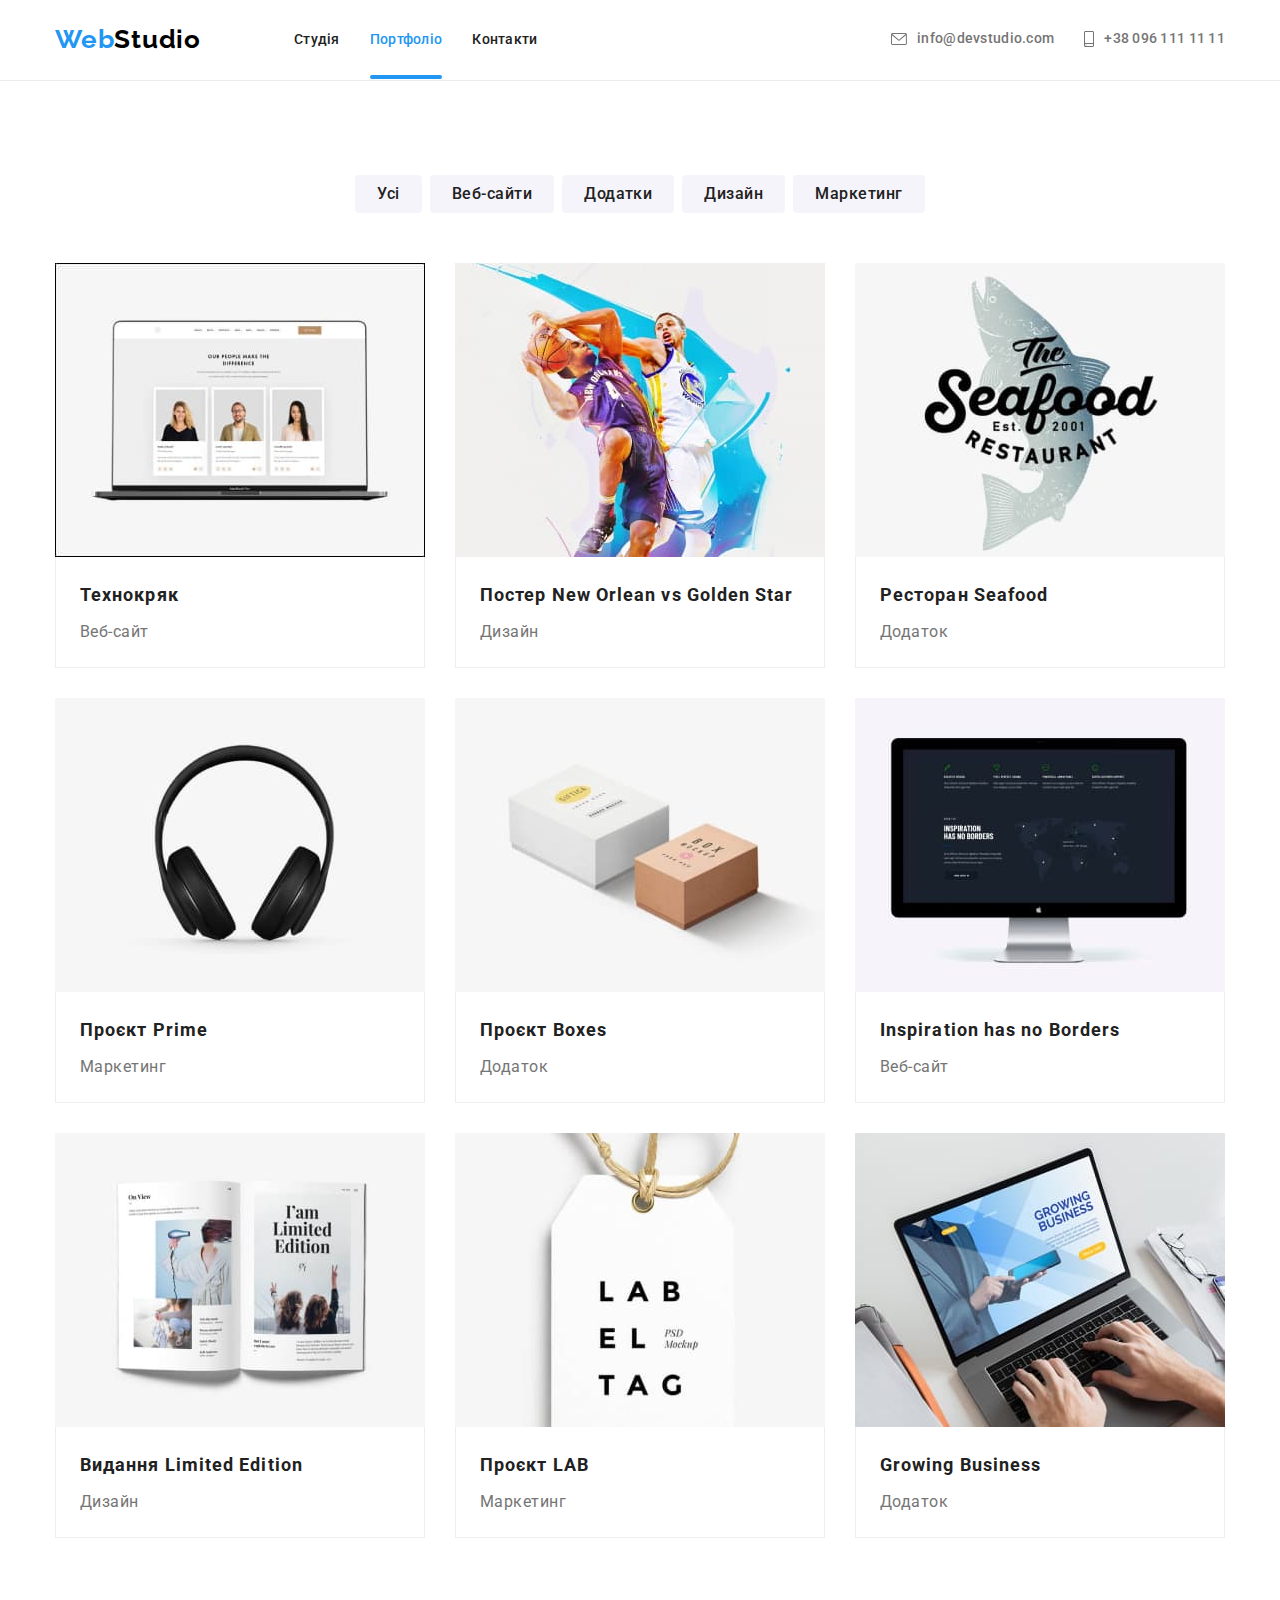
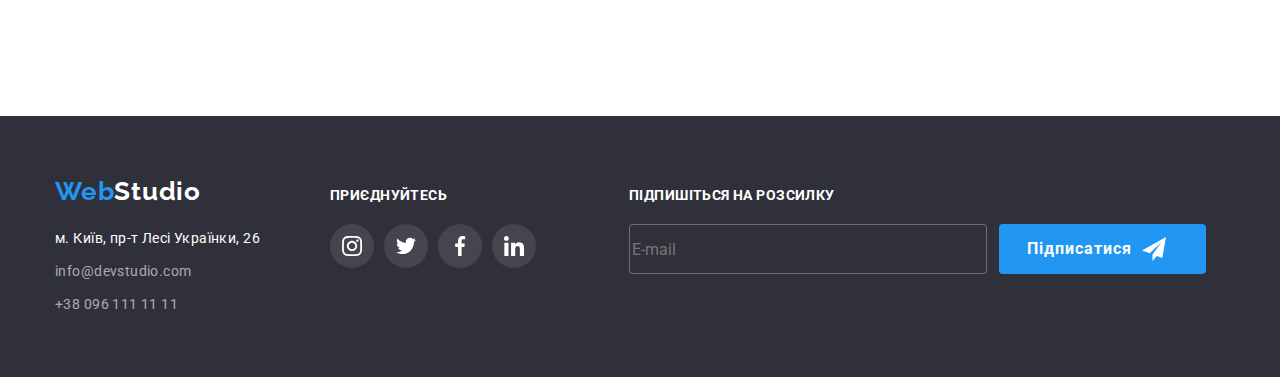
==== portfolio.html @ 84284009 "update" ====
<!DOCTYPE html>
<html lang="uk">

<head>
    <meta charset="UTF-8">
    <meta http-equiv="X-UA-Compatible" content="IE=edge">
    <meta name="viewport" content="width=device-width, initial-scale=1.0">
    <title>Портфоліо</title>
    <link rel="preconnect" href="https://fonts.googleapis.com">
    <link rel="preconnect" href="https://fonts.gstatic.com" crossorigin>
    <link
        href="https://fonts.googleapis.com/css2?family=Raleway:wght@700&family=Roboto:wght@400;500;700;900&display=swap"
        rel="stylesheet">
    <link rel="stylesheet"
        href="https://cdnjs.cloudflare.com/ajax/libs/modern-normalize/1.1.0/modern-normalize.min.css">
    <link rel="stylesheet" href="./css/styles.css">
</head>

<body class="site-body">
    <header class="header header-body">
        <div class="container wrapper">
            <nav class="header-container">
                <a href="" class="header-logo link"><span class="span-logo">Web</span>Studio</a>
                <ul class="header-list list">
                    <li class="header-item"><a class="header-link link" href="./index.html">Студія</a></li>
                    <li class="header-item"><a class="header-link current link" href="./portfolio.html">Портфоліо</a>
                    </li>
                    <li class="header-item"><a class="header-link link" href="">Контакти</a></li>
                </ul>
            </nav>
            <ul class="header-list-item list">
                <li class="header-item"><a class="header-mail  link" href="mailto:info@devstudio.com">
                        <svg class="header-mail-item" width="16" height="12">
                            <use href="./images/symbol-defs.svg#icon-envelope"></use>
                        </svg>info@devstudio.com</a>
                </li>
                <li class="header-item"><a class="header-tel link" href="tel:+380961111111">
                        <svg class="header-tel-item" width="10" height="16">
                            <use href="./images/symbol-defs.svg#icon-smartphone"></use>
                        </svg>+38 096 111 11 11</a></li>
            </ul>
        </div>
    </header>
    <main class="main">
        <section class="main-container-list">
            <div class="container">
                <ul class="list main-container-btn">
                    <li class="container-main"><button class="main-btn link" type="button">Усі</button></li>
                    <li class="container-main"><button class="main-btn link" type="button">Веб-сайти</button></li>
                    <li class="container-main"><button class="main-btn link" type="button">Додатки</button></li>
                    <li class="container-main"><button class="main-btn link" type="button">Дизайн</button></li>
                    <li class="container-main"><button class="main-btn link" type="button">Маркетинг</button></li>
                </ul>
                <ul class="list container-list">
                    <li class="main-list"><a class="link container-card " href="./images/img-11.jpg">
                            <div class="box"><img class="img" src="./images/img-11.jpg" alt="Веб-сайт" width="370"
                                    height="294">
                                <p class="box-text">Ресурс пропонує комплексні пропозиції з різним рівнем функціоналу та
                                    сервісів. Все цедозволить відвідувачу отримати
                                    вичерпні відомості про компанію чи приватну особу.</p>
                            </div>
                            <div class="main-img">
                                <h3 class="main-title link">Технокряк</h3>
                                <p class="main-text link">Веб-сайт</p>
                            </div>
                        </a>
                    </li>
                    <li class="main-list"><a class="link container-card" href="./images/img-12.jpg">
                            <div class="box"><img class="img" src="./images/img-12.jpg" alt="Логотип" width="370"
                                    height="294">
                                <p class="box-text">Ресурс пропонує комплексні пропозиції з різним рівнем функціоналу та
                                    сервісів. Все цедозволить відвідувачу отримати
                                    вичерпні відомості про компанію чи приватну особу.</p>
                            </div>
                            <div class="main-img">
                                <h3 class="main-title link">Постер New Orlean vs Golden Star</h3>
                                <p class="main-text link">Дизайн</p>
                            </div>
                        </a>
                    </li>
                    <li class="main-list"><a class="link container-card" href="./images/img-13.jpg">
                            <div class="box"><img class="img" src="./images/img-13.jpg" alt="Ресторан" width="370"
                                    height="294">
                                <p class="box-text">Ресурс пропонує комплексні пропозиції з різним рівнем функціоналу та
                                    сервісів. Все цедозволить відвідувачу отримати
                                    вичерпні відомості про компанію чи приватну особу.</p>
                            </div>
                            <div class="main-img">
                                <h3 class="main-title link">Ресторан Seafood</h3>
                                <p class="main-text link">Додаток</p>
                            </div>
                        </a>
                    </li>
                    <li class="main-list"><a class="link container-card" href="./images/img-14.jpg">
                            <div class="box"><img class="img" src="./images/img-14.jpg" alt="Навушники" width="370"
                                    height="294">
                                <p class="box-text">Ресурс пропонує комплексні пропозиції з різним рівнем функціоналу та
                                    сервісів. Все цедозволить відвідувачу отримати
                                    вичерпні відомості про компанію чи приватну особу.</p>
                            </div>
                            <div class="main-img">
                                <h3 class="main-title link">Проєкт Prime</h3>
                                <p class="main-text link">Маркетинг</p>
                            </div>
                        </a>
                    </li>
                    <li class="main-list"><a class="link container-card" href="./images/img-15.jpg">
                            <div class="box"><img class="img" src="./images/img-15.jpg" alt="Коробки" width="370"
                                    height="294">
                                <p class="box-text">Ресурс пропонує комплексні пропозиції з різним рівнем функціоналу та
                                    сервісів. Все цедозволить відвідувачу отримати
                                    вичерпні відомості про компанію чи приватну особу.</p>
                            </div>
                            <div class="main-img">
                                <h3 class="main-title link">Проєкт Boxes</h3>
                                <p class="main-text link">Додаток</p>
                            </div>
                        </a>
                    </li>
                    <li class="main-list">
                        <a class="link container-card" href="./images/img-16.jpg">
                            <div class="box"><img class="img" src="./images/img-16.jpg" alt="Екран" width="370"
                                    height="294">
                                <p class="box-text">Ресурс пропонує комплексні пропозиції з різним рівнем функціоналу та
                                    сервісів. Все цедозволить відвідувачу отримати
                                    вичерпні відомості про компанію чи приватну особу.</p>
                            </div>
                            <div class="main-img">
                                <h3 class="main-title link">Inspiration has no Borders</h3>
                                <p class="main-text link">Веб-сайт</p>
                            </div>
                        </a>
                    </li>
                    <li class="main-list"><a class="link container-card" href="./images/img-17.jpg">
                            <div class="box"><img class="img" src="./images/img-17.jpg" alt="Книга" width="370"
                                    height="294">
                                <p class="box-text">Ресурс пропонує комплексні пропозиції з різним рівнем функціоналу та
                                    сервісів. Все цедозволить відвідувачу отримати
                                    вичерпні відомості про компанію чи приватну особу.</p>
                            </div>
                            <div class="main-img">
                                <h3 class="main-title link">Видання Limited Edition</h3>
                                <p class="main-text link">Дизайн</p>
                            </div>
                        </a>
                    </li>
                    <li class="main-list"><a class="link container-card" href="./images/img-18.jpg">
                            <div class="box"><img class="img" src="./images/img-18.jpg" alt="Ярлик" width="370"
                                    height="294">
                                <p class="box-text">Ресурс пропонує комплексні пропозиції з різним рівнем функціоналу та
                                    сервісів. Все цедозволить відвідувачу отримати
                                    вичерпні відомості про компанію чи приватну особу.</p>
                            </div>
                            <div class="main-img">
                                <h3 class="main-title link">Проєкт LAB</h3>
                                <p class="main-text link">Маркетинг</p>
                            </div>
                        </a>
                    </li>
                    <li class="main-list"><a class="link container-card" href="./images/img-19.jpg">
                            <div class="box"><img class="img" src="./images/img-19.jpg" alt="Ноутбук" width="370"
                                    height="294">
                                <p class="box-text">Ресурс пропонує комплексні пропозиції з різним рівнем функціоналу та
                                    сервісів. Все цедозволить відвідувачу отримати
                                    вичерпні відомості про компанію чи приватну особу.</p>
                            </div>
                            <div class="main-img">
                                <h3 class="main-title link">Growing Business</h3>
                                <p class="main-text link">Додаток</p>
                            </div>
                        </a>
                    </li>
                </ul>
            </div>
        </section>
    </main>
    <footer class="footer">
        <div class="container adress-part">
            <div class="">
                <a class="footer-logo link" href=""><span class="footer-span-logo">Web</span>Studio</a>
                <address class="footer-address">
                    <ul class="list foter-list">
                        <li class="list-footer"><a class="footer-address-gps link"
                                href="https://goo.gl/maps/CPtrU1FHBa2aNyZL9" target="_blank"
                                rel="noopener noreferrer nofollow">м. Київ, пр-т Лесі Українки, 26</a>
                        </li>
                        <li class="list-footer"><a class="footer-mail link"
                                href="mailto:info@devstudio.com">info@devstudio.com</a>
                        </li>
                        <li><a class="footer-tel link" href="tel:+380961111111">+38 096 111 11 11</a></li>
                    </ul>
                </address>
            </div>
            <div class="social-container">
                <h2 class="soc-title">Приєднуйтесь</h2>
                <ul class="footer-soc-title list">
                    <li class="footer-social"><a href="" class="footer-social-soc link">
                            <svg width="20" height="20">
                                <use href="./images/symbol-defs.svg#icon-instagram"></use>
                            </svg>
                        </a></li>
                    <li class="footer-social"><a href="" class="footer-social-soc link">
                            <svg width="20" height="20">
                                <use href="./images/symbol-defs.svg#icon-twitter"></use>
                            </svg>
                        </a></li>
                    <li class="footer-social"><a href="" class="footer-social-soc link">
                            <svg width="20" height="20">
                                <use href="./images/symbol-defs.svg#icon-facebook"></use>
                            </svg>
                        </a></li>
                    <li class="footer-social"><a href="" class="footer-social-soc link">
                            <svg width="20" height="20">
                                <use href="./images/symbol-defs.svg#icon-linkedin"></use>
                            </svg>
                        </a></li>
                </ul>

            </div>
            <div class="mailing-list">
                <h2 class="mailing-list-title">Підпишіться на розсилку</h2>
                <div class="mailing-list-footer">
                    <label>
                        <input type="email" name="user-email" placeholder="E-mail" required class="mailing-list-mail">
                    </label>
                    <button type="submit" class="mailing-list-btn">Підписатися
                        <svg class="mailing-list-icon" width="24" height="24">
                            <use href="./images/symbol-defs.svg#icon-icon-send-1"></use>
                        </svg>
                    </button>
                </div>
            </div>
        </div>
    </footer>
</body>

</html>
---- css/styles.css ----
.site-body {
    font-family: 'Roboto', sans-serif;
        background: #FFFFFF;

}
.list {
    list-style: none;
    display: flex;
    gap: 30px;
}

.link {
    text-decoration: none;
}

.link:hover{
    color: #2196F3;
}

.link:focus{
    color: #2196F3;
}

p, h1, h2, h3, h4, h5, h6{
    margin: 0;
} 
ul, ol{
    margin: 0;
    padding-left: 0;
}
img {
    display: block;
}

.current{
    position: relative;
    bottom: 0;
}

.current::after{
    position: absolute;
    bottom: -32px;
    content: '';
    display: block;
    width: 100%;
    height: 4px;
    background-color: #2196F3;
    border-radius: 2px;
}
/*------------------------HEADER----------------*/
.header{
    background: #FFFFFF;
    padding-top: 24px;
    padding-bottom: 25px;
}

.container{
    width: 1200px;
    padding-left: 15px;
    padding-right: 15px;
    margin: 0 auto;
}

.wrapper{
    display: flex;
    justify-content: space-between;
    align-items: center;
}

.header-container{
    display: flex;
    align-items: center;
}

.content-btn{
    cursor: pointer;
    border-radius: 4px;
    background: #2196F3;
        box-shadow: 0px 4px 4px rgba(0, 0, 0, 0.15);
}

.header-logo {
    font-family: 'Raleway', sans-serif;
        font-weight: 700;
        font-size: 26px;
        line-height: 1.19;
        letter-spacing: 0.03em;
        color: #000000;
        transition-property: color;
        transition-duration: 250ms;
        transition-timing-function: cubic-bezier(0.4, 0, 0.2, 1);
}

.header-list{
    margin-left: 93px;
}

.header-list-item{
    display: flex;
}

.header-list .header-link.current{
 color: #2196F3;
}

.span-logo{
    color: #2196F3;
}

.header-link {
        font-weight: 500;
        font-size: 14px;
        line-height: 1.14;
        letter-spacing: 0.02em;
        color: #212121;
        transition-property: color;
        transition-duration: 250ms;
        transition-timing-function: cubic-bezier(0.4, 0, 0.2, 1);
}


.header-mail {
    font-weight: 500;
        font-size: 14px;
        line-height: 1.14;
        letter-spacing: 0.02em;
        color: #757575;
        display: flex;
        align-items: center;
        transition-property: color;
        transition-duration: 250ms;
        transition-timing-function: cubic-bezier(0.4, 0, 0.2, 1);
}

.header-mail-item{
    fill: currentColor;
    margin-right: 10px;
}

.header-tel-item{
    fill: currentColor;
    margin-right: 10px;
}

.header-tel {
    font-weight: 500;
        font-size: 14px;
        line-height: 1.14;
        letter-spacing: 0.02em;
        color: #757575;
        display: flex;
    align-items: center;
    transition-property: color;
    transition-duration: 250ms;
    transition-timing-function: cubic-bezier(0.4, 0, 0.2, 1);
}

.header-item{
}

.header-list-item{
    display: flex;
    align-items: center;
}
/*-------------------------MAIN-------------------*/
.content {
    background: #2F303A;
    padding-top: 200px;
    padding-bottom: 200px;
}

.overlay{
    max-width: 1600px;
    height: 600px;
    margin-left: auto;
    margin-right: auto;
    background-image: linear-gradient(rgba(47, 48, 58, 0.4), rgba(47, 48, 58, 0.4)),
    url(../images/Imgb-1.jpg);
    
    background-size: cover;
    background-position: center;
    background-repeat: no-repeat;
}

.content-title {
    font-weight: 900;
    font-size: 44px;
    line-height: 1.36;
    text-align: center;
    letter-spacing: 0.06em;
    text-transform: uppercase;
    color: #FFFFFF;
    width: 696px;
    margin-left: 452px;
    margin-right: 452px;
    margin: 0 auto;
    margin-bottom: 30px;
}

.content-btn {
    font-family: inherit;
    font-weight: 700;
        font-size: 16px;
        line-height: 1.88;
        letter-spacing: 0.06em;
        color: #FFFFFF;
        margin: 0 auto;
        display: flex;
        padding: 10px 32px;
        background: #2196F3;
        border: 4px solid #2196F3;
        transition-property: background-color, transform;
        transition-duration: 250ms;
        transition-timing-function: cubic-bezier(0.4, 0, 0.2, 1);
}

.text{
   padding-top: 94px;
   padding-bottom: 94px;
}

.subject {
    font-weight: 700;
        font-size: 24px;
        line-height: 1.19;
        align-items: center;
        text-align: center;
                position: absolute;
                width: 1px;
                height: 1px;
                margin: -1px;
                border: 0;
                padding: 0;
        
                white-space: nowrap;
                clip-path: inset(100%);
                clip: rect(0 0 0 0);
                overflow: hidden;
}

.icon-antenna::before{
    display: block;
    content: "";
    height: 120px;
    background: #F5F4FA;
        border-radius: 4px;
    background-image:url(../images/antenna-1.svg);
    background-repeat: no-repeat;
    background-position: center;
    margin-bottom: 30px;
}

.icon-clock::before{
    display: block;
    content: "";
    height: 120px;
    background: #F5F4FA;
    border-radius: 4px;
    background-image: url(../images/clock-1.svg);
    background-repeat: no-repeat;
    background-position: center;
    margin-bottom: 30px;
}

.icon-diagram::before{
    display: block;
    content: "";
    height: 120px;
    background: #F5F4FA;
    border-radius: 4px;
    background-image: url(../images/diagram-1.svg);
    background-repeat: no-repeat;
    background-position: center;
    margin-bottom: 30px;
}

.icon-astronaut::before{
    display: block;
    content: "";
    height: 120px;
    background: #F5F4FA;
    border-radius: 4px;
    background-image: url(../images/astronaut-1.svg);
    background-repeat: no-repeat;
    background-position: center;
    margin-bottom: 30px;
}

.text-caption {
    font-weight: 700;
        font-size: 14px;
        line-height: 1.14;
        letter-spacing: 0.03em;
        text-transform: uppercase;
        color: #212121;
        margin-bottom: 10px;
    }

.text-desc {
        font-size: 14px;
        line-height: 1.71;
        letter-spacing: 0.03em;
        color: #757575;
}

.list-desc{
width: 270px;
}

.main{
    padding-bottom: 94px;
}

.main-subtitle {
    font-weight: 700;
        font-size: 36px;
        line-height: 1.16;
        text-align: center;
        letter-spacing: 0.03em;
        color: #212121;
        margin-bottom: 50px;
}


.main-list-img{
    position: relative;
}

.label{
    font-weight: 700;
    font-size: 14px;
    line-height: 1.14;
    text-align: center;
    letter-spacing: 0.03em;
    text-transform: uppercase;
    color: #FFFFFF;
}

.label{
    position: absolute;
    width: 370px;
    height: 70px;
    background: rgba(47, 48, 58, 0.8);
    padding-top: 27px;
    bottom: 0;
}

.headline {
    background: #F5F4FA;
    padding-top: 94px;
    padding-bottom: 94px;
}

.headline-title {
    font-weight: 700;
        font-size: 36px;
        line-height: 1.16;
        text-align: center;
        letter-spacing: 0.03em;
        color: #212121;
        margin-bottom: 50px;
}

.headline-container{
}

.headline-img{
    background: #FFFFFF;
        box-shadow: 0px 1px 3px rgba(0, 0, 0, 0.12), 0px 1px 1px rgba(0, 0, 0, 0.14), 0px 2px 1px rgba(0, 0, 0, 0.2);
        border-radius: 0px 0px 4px 4px;
}

.headline-desc {
    font-weight: 500;
        font-size: 16px;
        line-height: 1.19;
        text-align: center;
        letter-spacing: 0.03em;
        color: #212121;
        margin-bottom: 10px;
}

.headline-text {
        line-height: 1.19;
        text-align: center;
        letter-spacing: 0.03em;
        color: #757575;
}

.desc-text{
    padding-top: 30px;
    padding-bottom: 30px;
}
.headline-soc {
    display: flex;
    justify-content: center;
    gap: 10px;
    margin-top: 16px;
}

.headline-social {
    width: 44px;
    height: 44px;
}

.social-soc {
    width: 100%;
    height: 100%;
    border-radius: 50%;
    display: flex;
    align-items: center;
    justify-content: center;
    fill: #AFB1B8;
    transition-property: fill, background-color;
    transition-duration: 250ms;
    transition-timing-function: cubic-bezier(0.4, 0, 0.2, 1);
}

.social-soc:hover,
.social-soc:focus{
    background-color: #2196F3;
    fill: #FFFFFF;
}

.company{
    padding-top: 94px;
    padding-bottom: 94px;
}

.logo-container{
    font-weight: 700;
    font-size: 36px;
    line-height: 42px;
    text-align: center;
    letter-spacing: 0.03em;
    color: #212121;
    margin-bottom: 50px;
}

.company-container{
    display: flex;
    gap: 30px;
}

.company-list{
    width: calc((100% - 150px) / 6);
    height: 92px;
}

.company-container-list{
    width: 100%;
    height: 100%;
    border: 1px solid #AFB1B8;
    border-radius: 5px;
    display: flex;
    align-items: center;
    justify-content: center;
    fill: #AFB1B8;
    transition-property: border, fill;
    transition-duration: 250ms;
    transition-timing-function: cubic-bezier(0.4, 0, 0.2, 1);
}

.company-container-list:hover,
.company-container-list:focus{
    fill:#2196F3;
    border: 1px solid #2196F3
}
/*-----------------------FOOTER-------------------------*/
.footer {
    background: #2F303A;
    padding-top: 60px;
    padding-bottom: 60px;
}

.adress-part{
    display:flex ;
    align-items: baseline
}

.footer-address {
        font-style: normal;
        margin-top: 20px;
}

.foter-list{
    display: inline;
}

.footer-logo {
    font-family: 'Raleway', sans-serif;
        font-weight: 700;
        font-size: 26px;
        line-height: 1.19;
        letter-spacing: 0.03em;
        color: #FFFFFF;
        transition-duration: 250ms;
        transition-timing-function: cubic-bezier(0.4, 0, 0.2, 1);
}

.footer-span-logo{
    color: #2196F3;
}

.list-footer:not(:last-child){
    margin-bottom: 9px;

}

.footer-address-gps {
    margin-bottom: 9px;
    font-size: 14px;
        line-height: 1.71;
        letter-spacing: 0.03em;
        color: #FFFFFF;
        transition-duration: 250ms;
        transition-timing-function: cubic-bezier(0.4, 0, 0.2, 1);
        
}

.footer-mail {
    margin-bottom: 9px;
        font-size: 14px;
        line-height: 1.71;
        letter-spacing: 0.03em;
        color: rgba(255, 255, 255, 0.6);
        transition-duration: 250ms;
        transition-timing-function: cubic-bezier(0.4, 0, 0.2, 1);
}
.footer-tel {
        font-size: 14px;
        line-height: 1.71;
        letter-spacing: 0.03em;
        color: rgba(255, 255, 255, 0.6);
        transition-duration: 250ms;
        transition-timing-function: cubic-bezier(0.4, 0, 0.2, 1);
}


.soc-title{
    font-weight: 700;
    font-size: 14px;
    line-height: 1.14;
    letter-spacing: 0.03em;
    text-transform: uppercase;
    color: #FFFFFF;
    margin-bottom: 20px;
}

.footer-social{
    width: 44px;
    height: 44px;
}

.footer-social-soc{
    width: 100%;
    height: 100%;
    border-radius: 50%;
    display: flex;
    align-items: center;
    justify-content: center;
    fill: #FFFFFF;
    background: rgba(255, 255, 255, 0.1);
    transition-property: background-color;
    transition-duration: 250ms;
    transition-timing-function: cubic-bezier(0.4, 0, 0.2, 1);
}

.footer-social-soc:hover,
.footer-social-soc:focus{
    background-color: #2196F3;
    fill: #FFFFFF;
}

.footer-soc-title{
    display: flex;
    justify-content: center;
    gap: 10px;
}

.social-container{
    margin-left: 70px;
}

.mailing-list {
    margin-left: 93px;
    display: block;
}

.mailing-list-title {
    font-weight: 700;
        font-size: 14px;
        line-height: 1.14;
        letter-spacing: 0.03em;
        text-transform: uppercase;
        color: #FFFFFF;
        margin-bottom: 20px;
}

.mailing-list-footer{
    text-align: center;
    position: relative;
    display: flex;
}

.mailing-list-mail {
        background: #2F303A;
        box-sizing: border-box;
        width: 358px;
        height: 50px;
        left: 815px;
        top: 2784px;
        border: 1px solid rgba(255, 255, 255, 0.3);
        border-radius: 4px;
        transition-property: transform, filter;
            transition-duration: 250ms;
            transition-timing-function: cubic-bezier(0.4, 0, 0.2, 1);
            margin-right: 12px;
}

.mailing-list-mail:focus{
    filter: drop-shadow(0px 4px 4px rgba(0, 0, 0, 0.15));
    border: 1px solid #2196F3;
}

.mailing-list-btn {
    display: flex;
    padding-top: 5px;
    padding-right: 28px;
    padding-bottom: 5px;
    padding-left: 28px;
        left: 1185px;
        top: 2784px;
        background: #2196F3;
        border-radius: 4px;
        border: none;
        cursor: pointer;
        font-weight: 700;
            font-size: 16px;
            line-height: 2.4;
            align-items: center;
            text-align: center;
            letter-spacing: 0.06em;
            color: #FFFFFF;
            padding-right: 40px;
            transition-property: box-shadow;
                transition-duration: 250ms;
                transition-timing-function: cubic-bezier(0.4, 0, 0.2, 1);
}

.mailing-list-btn:hover, .mailing-list-btn:focus{
    box-shadow: 0px 4px 4px rgba(0, 0, 0, 0.15);
}

.mailing-list-icon {
   /* position: absolute;*/
        fill: #FFFFFF;
        margin-left: 10px;
/*
        bottom: 50%;
        transform: translateY(50%);*/
}
/*-------------------------PORTFOLIO-------------------------*/
/*--------------------------MAIN------------------------------*/
.header-body{
    border-bottom: 1px solid #ECECEC;
}

.main-btn{
    font-family: inherit;
    font-weight: 500;
        font-size: 16px;
        line-height: 1.62;
        text-align: center;
        letter-spacing: 0.03em;
        color: #212121;
        transition-property: background-color, box-shadow, color;
        transition-duration: 250ms;
        transition-timing-function: cubic-bezier(0.4, 0, 0.2, 1);
}

/*.container-main:hover,
.container-main:focus{
    box-shadow: 0px 3px 1px rgba(0, 0, 0, 0.1), 0px 1px 2px rgba(0, 0, 0, 0.08), 0px 2px 2px rgba(0, 0, 0, 0.12);
        border-radius: 4px;
        background-color: #2196F3;
            color: #FFFFFF;
}*/

.main-btn:hover,
.main-btn:focus{
    background-color: #2196F3;
    color: #FFFFFF;
    box-shadow: 0px 3px 1px rgba(0, 0, 0, 0.1), 0px 1px 2px rgba(0, 0, 0, 0.08), 0px 2px 2px rgba(0, 0, 0, 0.12);
}

.main-title{
    font-weight: 700;
        font-size: 18px;
        line-height: 2;
        letter-spacing: 0.06em;
        color: #212121;
        margin-bottom: 4px;
        transition-duration: 250ms;
        transition-timing-function: cubic-bezier(0.4, 0, 0.2, 1);
}
.main-text{
        line-height: 1.88;
        letter-spacing: 0.03em;
        color: #757575;
        transition-duration: 250ms;
        transition-timing-function: cubic-bezier(0.4, 0, 0.2, 1);
}

.main-btn{
    cursor: pointer;
    background: #F5F4FA;
    border-radius: 4px;
    /*box-shadow: 0px 3px 1px rgba(0, 0, 0, 0.1), 0px 1px 2px rgba(0, 0, 0, 0.08), 0px 2px 2px rgba(0, 0, 0, 0.12);*/
    border: none;
    padding-left: 22px;
    padding-right: 22px;
    padding-top: 6px;
    padding-bottom: 6px;
}

.main-container-list{
    padding-top: 94px;
    padding-bottom: 34px;
}

.container-list{
    display: flex;
    flex-wrap: wrap;
    flex-basis: calc(100% / 3);
    margin-bottom: 50px;
}

.container-card{
    display: block;
    transition-property: background-color, transform, box-shadow;
    transition-duration: 250ms;
    transition-timing-function: cubic-bezier(0.4, 0, 0.2, 1);
}

.box{
    position: relative;
    overflow: hidden;
    display: flex; 
    
    
}

/*.box:hover::before{
opacity: 1;
}*/

/*.box::before{
    position: absolute;
    content: '';
    display: inline-block;
    opacity: 0;
    width: 100%;
    height: 100%;
    transform: translateY(100%);
    transition: transform 250ms ease;
}*/


.container-card:hover .box,
.container-card:hover .box-text {
    opacity: 1;
    transform: translateY(0);
    box-shadow: 0px 1px 1px rgba(0, 0, 0, 0.12),
            0px 4px 4px rgba(0, 0, 0, 0.06),
            1px 4px 6px rgba(0, 0, 0, 0.16);
    
}
.container-card:focus .box,
.container-card:focus .box-text {
    opacity: 1;
    transform: translateY(0);
    box-shadow: 0px 1px 1px rgba(0, 0, 0, 0.12),
            0px 4px 4px rgba(0, 0, 0, 0.06),
            1px 4px 6px rgba(0, 0, 0, 0.16);

}

.box-text{
    position: absolute;
    font-weight: 400;
    font-size: 18px;
    line-height: 1.56;
    letter-spacing: 0.03em;
    color: #FFFFFF;
    opacity: 0;
    background-color: rgba(33, 150, 243, 0.9);
    display: inline-block;
    transform: translateY(100%);
    transition-duration: 250ms;
    transition-timing-function: cubic-bezier(0.4, 0, 0.2, 1);
    overflow: auto;
    padding-top: 63px;
    padding-left: 24px;
    padding-bottom: 63px;
    padding-right: 24px;
}

/*.container-card:hover,
.container-card:focus {
    box-shadow: 0px 1px 1px rgba(0, 0, 0, 0.12),
        0px 4px 4px rgba(0, 0, 0, 0.06),
        1px 4px 6px rgba(0, 0, 0, 0.16);
}*/

.main-list{
        background: #FFFFFF;
        width: 370px;
}
.main-container-btn{
    margin-bottom: 50px;
    display: flex;
    gap: 8px;
    justify-content: center
}

.img{
}

.main-img{
    padding-top: 20px;
    padding-bottom: 20px;
    padding-left: 24px;
    padding-right: 24px;
    border-right:1px solid #EEEEEE; ;
    border-bottom:1px solid #EEEEEE; ;
    border-left:1px solid #EEEEEE; ;
}



/*---------------------MODAL.JS----------------------------*/

.backdrop{
    width: 100%;
    height: 100%;
    background-color: rgba(0, 0, 0, 0.2);
    position: fixed;
    top: 0;
    transition: opacity 250ms linear, visibility 250ms linear;
}

.modal{
    width: 528px;
    height: 581px;
    position: absolute;
    background-color: #FFFFFF;;
    top: 50%;
    left: 50%;
    transform: translate(-50%, -50%);
    box-shadow: 0px 1px 3px rgba(0, 0, 0, 0.12), 0px 1px 1px rgba(0, 0, 0, 0.14), 0px 2px 1px rgba(0, 0, 0, 0.2);
    border-radius: 4px;
    transition: opacity 250ms linear;
    padding: 40px;
}

.modal-close{
    width: 30px;
    height: 30px;
    background-color: transparent;
    border: 1px solid #9da4bd;
    border-radius: 50%;
    position: absolute;
    right: 10px;
    top: 10px;
    display: flex;
    align-items: center;
    justify-content: center;
    cursor: pointer;
}

.modal-close:hover,
.modal-close:focus{
    fill: #2196F3;
}

.backdrop.is-hidden{
    visibility: hidden;
    opacity: 0;
    pointer-events: none;
}
/*-----------------------------------MODAL-FORM-------------------------------*/
.modal-form{
    display: block;
}

.input-wrap{
    margin-bottom: 10px;
    position: relative;
}

.form-title{
    font-weight: 700;
        font-size: 20px;
        line-height: 1.15;
        text-align: center;
        letter-spacing: 0.03em;
        color: #212121;
        margin-bottom: 12px;
}

.modal-title{
    display: flex;
    flex-direction: column;
    font-weight: 400;
        font-size: 12px;
        line-height: 1.16;
        letter-spacing: 0.01em;
        color: #757575;
    margin-bottom: 4px;
}
.modal-input{
        width: 100%;
        height: 40px;
        left: 576px;
        top: 314px;
        border: 1px solid rgba(33, 33, 33, 0.2);
        border-radius: 4px;
        outline: none;
        color: #757575;
        padding-left: 30px;
        padding-right: 30px;
        cursor: pointer;
        transition-property:border;
            transition-duration: 250ms;
            transition-timing-function: cubic-bezier(0.4, 0, 0.2, 1);
}

/*.modal-input::placeholder{
    color: #2196F3;
}*/

.modal-input:focus + .icon-wrap{
    fill: #2196F3;
}

.modal-input:focus{
    border: 1px solid #2196F3;
}

.modal-input::placeholder{
    font-size: 12px;
}

.modal-textarea::placeholder{
    font-size: 12px;
}

.icon-wrap{
    position: absolute;
    left: 12px;
    top: 50%;
    transform: translateY(-50%);
    transition-property: fill;
        transition-duration: 250ms;
        transition-timing-function: cubic-bezier(0.4, 0, 0.2, 1);
}

.form-textarea{
    margin-bottom: 20px;
}

.modal-textarea{
        width: 100%;
            height: 120px;
            left: 576px;
            top: 518px;
            border: 1px solid rgba(33, 33, 33, 0.2);
            border-radius: 4px;
        outline: none;
        color: #757575;
        padding-top: 12px;
        padding-left: 16px;
        resize: none;
        cursor: pointer;
        transition-property:border;
            transition-duration: 250ms;
            transition-timing-function: cubic-bezier(0.4, 0, 0.2, 1);
}

.modal-textarea:focus{
    border: 1px solid #2196F3;
}

.input-wrap-submit{
    display: flex;
        left: 12px;
        margin-bottom: 30px;
}

.checkbox{
    -webkit-appearance: none;
    -moz-appearance: none;
    appearance: none;
    position: absolute;
}

.icon-checkbox{
    display:inline-block;
    width: 15px;
    height: 15px;
    border: 2px solid #212121;
    border-radius: 4px;
    margin-right: 10px;
}

.checkbox:checked + .icon-checkbox{
   border-color: #2196F3;
    background-color: #2196F3;
    background-image: url(../images/icon-check-2-1.svg);
    background-size: contain;
    background-position: center;
    background-origin: border-box;
    background-repeat: no-repeat;
    
}

.modal-title-submit{
    display: flex;
    align-items: center;
        flex-direction: row;
        font-weight: 400;
        font-size: 12px;
        line-height: 1.16;
        letter-spacing: 0.01em;
        color: #757575;
        margin-left: 8px;
}

.span-text{
    font-weight: 400;
        font-size: 14px;
        line-height: 1.71;
        letter-spacing: 0.03em;
        text-decoration-line: underline;
        color: #2196F3;
        cursor: pointer;
}

.form-btn{
        font-weight: 700;
        font-size: 16px;
        line-height: 1.88;
        align-items: center;
        text-align: center;
        letter-spacing: 0.06em;
        color: #FFFFFF;
        padding-top: 10px;
        padding-right: 52px;
        padding-bottom: 10px;
        padding-left: 52px;
        left: 700px;
        top: 712px;
        background: #2196F3;
        border-radius: 4px;
        border: none;
        cursor: pointer;
        transition-property: background-color, transform, box-shadow;
            transition-duration: 250ms;
            transition-timing-function: cubic-bezier(0.4, 0, 0.2, 1);
            display: block;
            margin: 0 auto;
}

.form-btn:hover, .form-btn:focus{
    box-shadow: 0px 4px 4px rgba(0, 0, 0, 0.15);
}
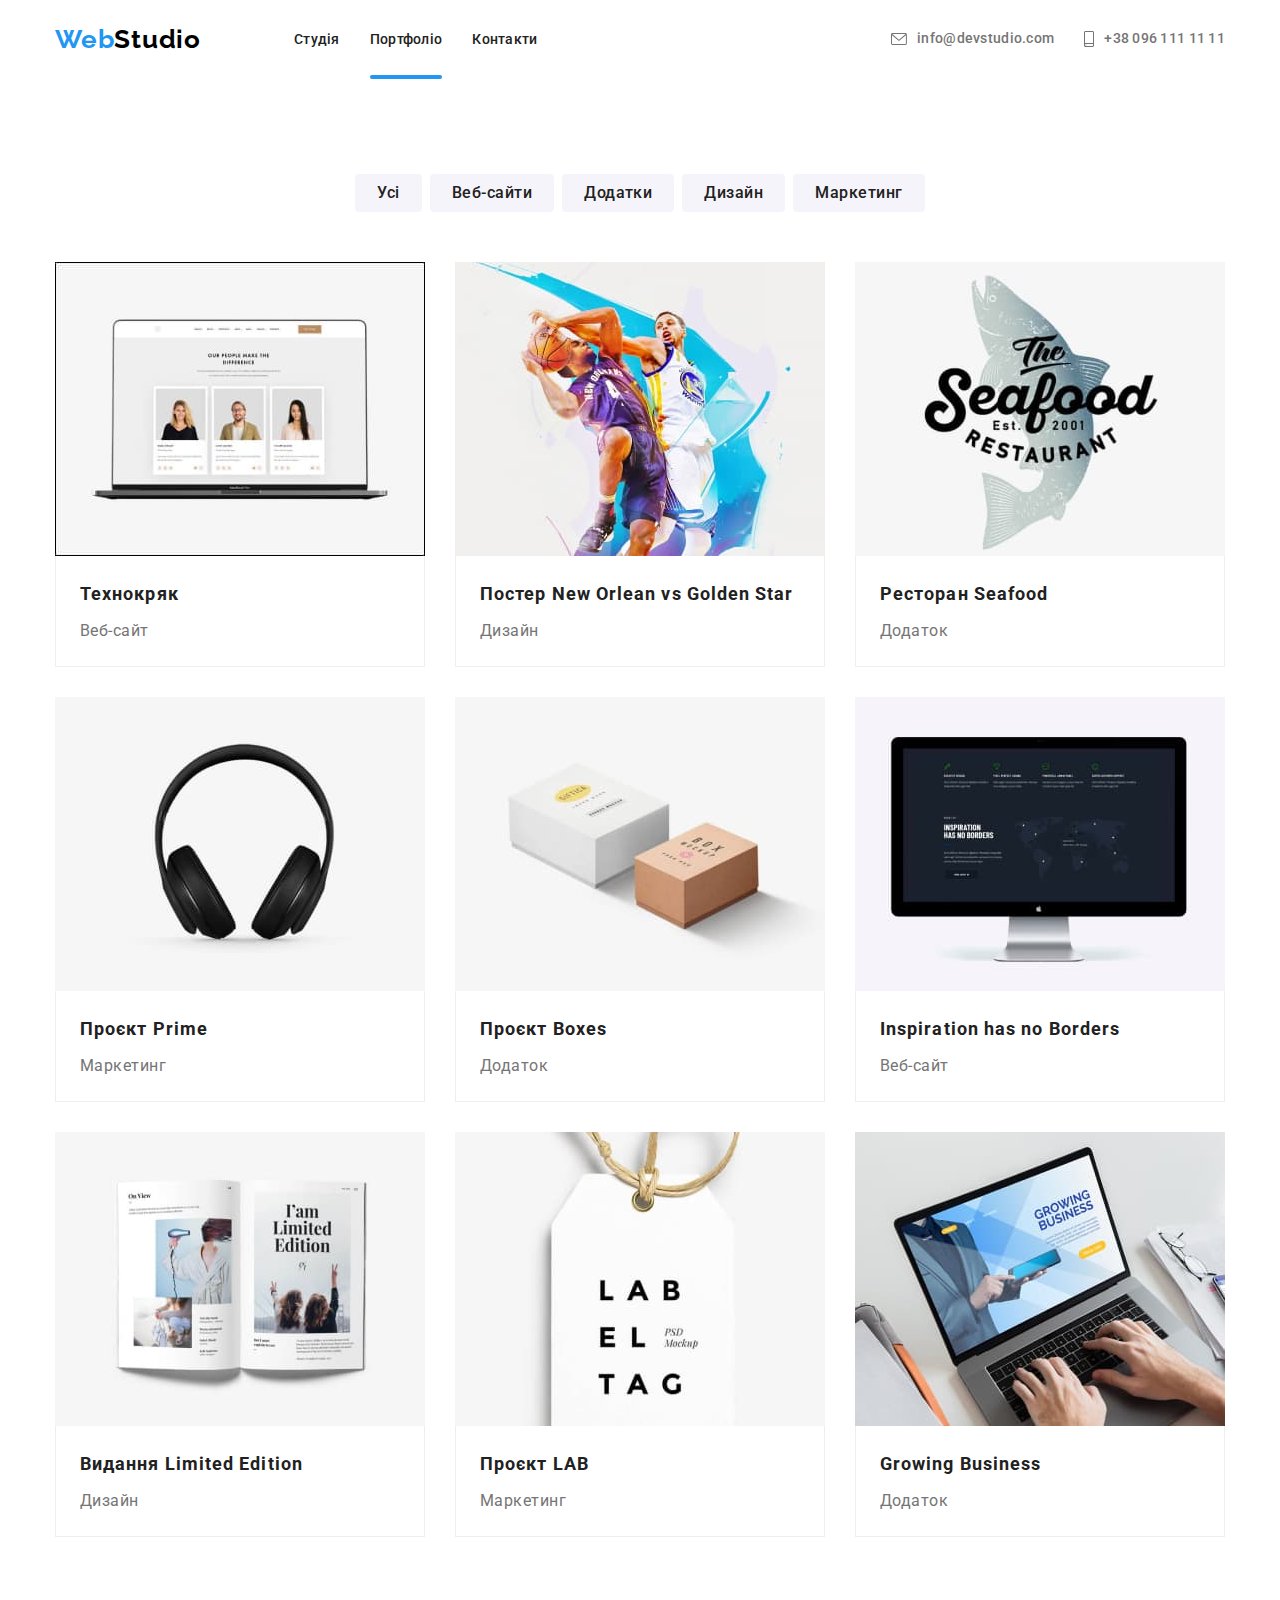
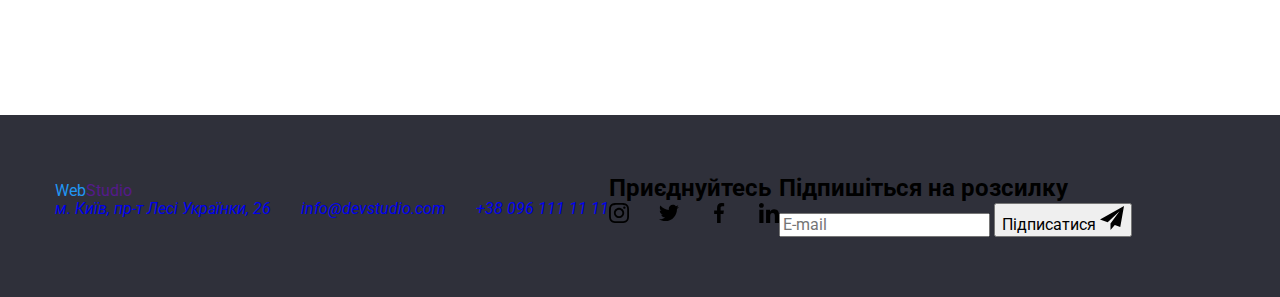
==== commit 218f6834: "update" ====
--- a/portfolio.html
+++ b/portfolio.html
@@ -13,29 +13,30 @@
         rel="stylesheet">
     <link rel="stylesheet"
         href="https://cdnjs.cloudflare.com/ajax/libs/modern-normalize/1.1.0/modern-normalize.min.css">
-    <link rel="stylesheet" href="./css/styles.css">
+    <!-- <link rel="stylesheet" href="./css/styles.css"> -->
+    <link rel="stylesheet" href="./css/main.min.css">
 </head>
 
 <body class="site-body">
-    <header class="header header-body">
+    <header class="header">
         <div class="container wrapper">
-            <nav class="header-container">
+            <nav class="menu">
                 <a href="" class="header-logo link"><span class="span-logo">Web</span>Studio</a>
                 <ul class="header-list list">
-                    <li class="header-item"><a class="header-link link" href="./index.html">Студія</a></li>
-                    <li class="header-item"><a class="header-link current link" href="./portfolio.html">Портфоліо</a>
-                    </li>
-                    <li class="header-item"><a class="header-link link" href="">Контакти</a></li>
+                    <li class="menu__item"><a class="menu__link link" href="./index.html">Студія</a></li>
+                    <li class="menu__item"><a class="menu__link current link" href="./portfolio.html">Портфоліо</a>
+                    </li>
+                    <li class="menu__item"><a class="menu__link link" href="">Контакти</a></li>
                 </ul>
             </nav>
-            <ul class="header-list-item list">
-                <li class="header-item"><a class="header-mail  link" href="mailto:info@devstudio.com">
-                        <svg class="header-mail-item" width="16" height="12">
+            <ul class="header-contact list">
+                <li class="header-contact__item"><a class="header-contact__mail  link" href="mailto:info@devstudio.com">
+                        <svg class="header-contact__icon" width="16" height="12">
                             <use href="./images/symbol-defs.svg#icon-envelope"></use>
                         </svg>info@devstudio.com</a>
                 </li>
-                <li class="header-item"><a class="header-tel link" href="tel:+380961111111">
-                        <svg class="header-tel-item" width="10" height="16">
+                <li class="header-contact__item"><a class="header-contact__mail link" href="tel:+380961111111">
+                        <svg class="header-contact__icon" width="10" height="16">
                             <use href="./images/symbol-defs.svg#icon-smartphone"></use>
                         </svg>+38 096 111 11 11</a></li>
             </ul>
--- a/css/main.min.css
+++ b/css/main.min.css
@@ -0,0 +1 @@
+p,h1,h2,h3,h4,h5,h6{margin:0}ul,ol{margin:0;padding-left:0}img{display:block}.site-body{font-family:"Roboto",sans-serif;background:#fff}.list{list-style:none;display:flex;gap:30px}.link{text-decoration:none}.link:hover{color:#2196f3}.link:focus{color:#2196f3}.current{position:relative;bottom:0}.current::after{position:absolute;bottom:-32px;content:"";display:block;width:100%;height:4px;background-color:#2196f3;border-radius:2px}.header{background:#fff;padding-top:24px;padding-bottom:25px}.container{width:1200px;padding-left:15px;padding-right:15px;margin:0 auto}.wrapper{display:flex;justify-content:space-between;align-items:center}.menu{display:flex;align-items:center}.content-btn{cursor:pointer;border-radius:4px;background:#2196f3;box-shadow:0px 4px 4px rgba(0,0,0,.15)}.header-logo{font-family:"Raleway",sans-serif;font-weight:700;font-size:26px;line-height:1.19;letter-spacing:.03em;color:#000;transition-property:color;transition-duration:250ms;transition-timing-function:cubic-bezier(0.4, 0, 0.2, 1)}.header-list{margin-left:93px}.header-list-item{display:flex}.header-list .header-link.current{color:#2196f3}.span-logo{color:#2196f3}.menu__link{font-weight:500;font-size:14px;line-height:1.14;letter-spacing:.02em;color:#212121;transition-property:color;transition-duration:250ms;transition-timing-function:cubic-bezier(0.4, 0, 0.2, 1)}.header-contact__mail{font-weight:500;font-size:14px;line-height:1.14;letter-spacing:.02em;color:#757575;display:flex;align-items:center;transition-property:color;transition-duration:250ms;transition-timing-function:cubic-bezier(0.4, 0, 0.2, 1)}.header-contact__icon{fill:currentColor;margin-right:10px}.header-contact__tel{font-weight:500;font-size:14px;line-height:1.14;letter-spacing:.02em;color:#757575;display:flex;align-items:center;transition-property:color;transition-duration:250ms;transition-timing-function:cubic-bezier(0.4, 0, 0.2, 1)}.header-contact{display:flex;align-items:center}.content{background:#2f303a;padding-top:200px;padding-bottom:200px}.overlay{max-width:1600px;height:600px;margin-left:auto;margin-right:auto;background-image:linear-gradient(rgba(47, 48, 58, 0.4), rgba(47, 48, 58, 0.4)),url(../images/Imgb-1.jpg);background-size:cover;background-position:center;background-repeat:no-repeat}.content-title{font-weight:900;font-size:44px;line-height:1.36;text-align:center;letter-spacing:.06em;text-transform:uppercase;color:#fff;width:696px;margin-left:452px;margin-right:452px;margin:0 auto;margin-bottom:30px}.content-btn{font-family:inherit;font-weight:700;font-size:16px;line-height:1.88;letter-spacing:.06em;color:#fff;margin:0 auto;display:flex;padding:10px 32px;background:#2196f3;border:4px solid #2196f3;transition-property:background-color,transform;transition-duration:250ms;transition-timing-function:cubic-bezier(0.4, 0, 0.2, 1)}.text{padding-top:94px;padding-bottom:94px}.subject{font-weight:700;font-size:24px;line-height:1.19;align-items:center;text-align:center;position:absolute;width:1px;height:1px;margin:-1px;border:0;padding:0;white-space:nowrap;-webkit-clip-path:inset(100%);clip-path:inset(100%);clip:rect(0 0 0 0);overflow:hidden}.icon-antenna::before{display:block;content:"";height:120px;background:#f5f4fa;border-radius:4px;background-image:url(../images/antenna-1.svg);background-repeat:no-repeat;background-position:center;margin-bottom:30px}.icon-clock::before{display:block;content:"";height:120px;background:#f5f4fa;border-radius:4px;background-image:url(../images/clock-1.svg);background-repeat:no-repeat;background-position:center;margin-bottom:30px}.icon-diagram::before{display:block;content:"";height:120px;background:#f5f4fa;border-radius:4px;background-image:url(../images/diagram-1.svg);background-repeat:no-repeat;background-position:center;margin-bottom:30px}.icon-astronaut::before{display:block;content:"";height:120px;background:#f5f4fa;border-radius:4px;background-image:url(../images/astronaut-1.svg);background-repeat:no-repeat;background-position:center;margin-bottom:30px}.text-caption{font-weight:700;font-size:14px;line-height:1.14;letter-spacing:.03em;text-transform:uppercase;color:#212121;margin-bottom:10px}.text-desc{font-size:14px;line-height:1.71;letter-spacing:.03em;color:#757575}.list-desc{width:270px}.main{padding-bottom:94px}.main-subtitle{font-weight:700;font-size:36px;line-height:1.16;text-align:center;letter-spacing:.03em;color:#212121;margin-bottom:50px}.main-list-img{position:relative}.label{font-weight:700;font-size:14px;line-height:1.14;text-align:center;letter-spacing:.03em;text-transform:uppercase;color:#fff}.label{position:absolute;width:370px;height:70px;background:rgba(47,48,58,.8);padding-top:27px;bottom:0}.headline{background:#f5f4fa;padding-top:94px;padding-bottom:94px}.headline-title{font-weight:700;font-size:36px;line-height:1.16;text-align:center;letter-spacing:.03em;color:#212121;margin-bottom:50px}.headline-img{background:#fff;box-shadow:0px 1px 3px rgba(0,0,0,.12),0px 1px 1px rgba(0,0,0,.14),0px 2px 1px rgba(0,0,0,.2);border-radius:0px 0px 4px 4px}.headline-desc{font-weight:500;font-size:16px;line-height:1.19;text-align:center;letter-spacing:.03em;color:#212121;margin-bottom:10px}.headline-text{line-height:1.19;text-align:center;letter-spacing:.03em;color:#757575}.desc-text{padding-top:30px;padding-bottom:30px}.headline-soc{display:flex;justify-content:center;gap:10px;margin-top:16px}.headline-social{width:44px;height:44px}.social-soc{width:100%;height:100%;border-radius:50%;display:flex;align-items:center;justify-content:center;fill:#afb1b8;transition-property:fill,background-color;transition-duration:250ms;transition-timing-function:cubic-bezier(0.4, 0, 0.2, 1)}.social-soc:hover,.social-soc:focus{background-color:#2196f3;fill:#fff}.company{padding-top:94px;padding-bottom:94px}.logo-container{font-weight:700;font-size:36px;line-height:42px;text-align:center;letter-spacing:.03em;color:#212121;margin-bottom:50px}.company-container{display:flex;gap:30px}.company-list{width:calc((100% - 150px)/6);height:92px}.company-container-list{width:100%;height:100%;border:1px solid #afb1b8;border-radius:5px;display:flex;align-items:center;justify-content:center;fill:#afb1b8;transition-property:border,fill;transition-duration:250ms;transition-timing-function:cubic-bezier(0.4, 0, 0.2, 1)}.company-container-list:hover,.company-container-list:focus{fill:#2196f3;border:1px solid #2196f3}.footer{background:#2f303a;padding-top:60px;padding-bottom:60px}.adress-part{display:flex;align-items:baseline}.footer__address{font-style:normal;margin-top:20px}.footer__list{display:inline}.footer__logo{font-family:"Raleway",sans-serif;font-weight:700;font-size:26px;line-height:1.19;letter-spacing:.03em;color:#fff;transition-duration:250ms;transition-timing-function:cubic-bezier(0.4, 0, 0.2, 1)}.footer-span-logo{color:#2196f3}.list-footer:not(:last-child){margin-bottom:9px}.footer__list__gps{margin-bottom:9px;font-size:14px;line-height:1.71;letter-spacing:.03em;color:#fff;transition-duration:250ms;transition-timing-function:cubic-bezier(0.4, 0, 0.2, 1)}.footer__list__mail{margin-bottom:9px;font-size:14px;line-height:1.71;letter-spacing:.03em;color:rgba(255,255,255,.6);transition-duration:250ms;transition-timing-function:cubic-bezier(0.4, 0, 0.2, 1)}.footer__list__tel{font-size:14px;line-height:1.71;letter-spacing:.03em;color:rgba(255,255,255,.6);transition-duration:250ms;transition-timing-function:cubic-bezier(0.4, 0, 0.2, 1)}.social__container__title{font-weight:700;font-size:14px;line-height:1.14;letter-spacing:.03em;text-transform:uppercase;color:#fff;margin-bottom:20px}.footer__soc__iten{width:44px;height:44px}.footer__soc__link{width:100%;height:100%;border-radius:50%;display:flex;align-items:center;justify-content:center;fill:#fff;background:rgba(255,255,255,.1);transition-property:background-color;transition-duration:250ms;transition-timing-function:cubic-bezier(0.4, 0, 0.2, 1)}.footer__soc__link:hover,.footer__soc__link:focus{background-color:#2196f3;fill:#fff}.footer__soc{display:flex;justify-content:center;gap:10px}.social__container{margin-left:70px}.mailing{margin-left:93px;display:block}.mailing__title{font-weight:700;font-size:14px;line-height:1.14;letter-spacing:.03em;text-transform:uppercase;color:#fff;margin-bottom:20px}.mailing__footer{text-align:center;position:relative;display:flex}.mailing__list__mail{background:#2f303a;box-sizing:border-box;width:358px;height:50px;left:815px;top:2784px;border:1px solid rgba(255,255,255,.3);border-radius:4px;transition-property:transform,filter;transition-duration:250ms;transition-timing-function:cubic-bezier(0.4, 0, 0.2, 1);margin-right:12px}.mailing__list__mail:focus{filter:drop-shadow(0px 4px 4px rgba(0, 0, 0, 0.15));border:1px solid #2196f3}.mailing__list__btn{display:flex;padding-top:5px;padding-right:28px;padding-bottom:5px;padding-left:28px;left:1185px;top:2784px;background:#2196f3;border-radius:4px;border:none;cursor:pointer;font-weight:700;font-size:16px;line-height:2.4;align-items:center;text-align:center;letter-spacing:.06em;color:#fff;padding-right:40px;transition-property:box-shadow;transition-duration:250ms;transition-timing-function:cubic-bezier(0.4, 0, 0.2, 1)}.mailing__list__btn:hover,.mailing__list__btn:focus{box-shadow:0px 4px 4px rgba(0,0,0,.15)}.mailing__list__icon{fill:#fff;margin-left:10px}.header-body{border-bottom:1px solid #ececec}.main-btn{font-family:inherit;font-weight:500;font-size:16px;line-height:1.62;text-align:center;letter-spacing:.03em;color:#212121;transition-property:background-color,box-shadow,color;transition-duration:250ms;transition-timing-function:cubic-bezier(0.4, 0, 0.2, 1);cursor:pointer;background:#f5f4fa;border-radius:4px;border:none;padding-left:22px;padding-right:22px;padding-top:6px;padding-bottom:6px}.main-btn:hover,.main-btn:focus{background-color:#2196f3;color:#fff;box-shadow:0px 3px 1px rgba(0,0,0,.1),0px 1px 2px rgba(0,0,0,.08),0px 2px 2px rgba(0,0,0,.12)}.main-title{font-weight:700;font-size:18px;line-height:2;letter-spacing:.06em;color:#212121;margin-bottom:4px;transition-duration:250ms;transition-timing-function:cubic-bezier(0.4, 0, 0.2, 1)}.main-text{line-height:1.88;letter-spacing:.03em;color:#757575;transition-duration:250ms;transition-timing-function:cubic-bezier(0.4, 0, 0.2, 1)}.main-container-list{padding-top:94px;padding-bottom:34px}.container-list{display:flex;flex-wrap:wrap;flex-basis:33.3333333333%;margin-bottom:50px}.container-card{display:block;transition-property:background-color,transform,box-shadow;transition-duration:250ms;transition-timing-function:cubic-bezier(0.4, 0, 0.2, 1)}.box{position:relative;overflow:hidden;display:flex}.container-card:hover .box,.container-card:focus .box{opacity:1;transform:translateY(0);box-shadow:0px 1px 1px rgba(0,0,0,.12),0px 4px 4px rgba(0,0,0,.06),1px 4px 6px rgba(0,0,0,.16)}.box-text{position:absolute;font-weight:400;font-size:18px;line-height:1.56;letter-spacing:.03em;color:#fff;opacity:0;background-color:rgba(33,150,243,.9);display:inline-block;transform:translateY(100%);transition-duration:250ms;transition-timing-function:cubic-bezier(0.4, 0, 0.2, 1);overflow:auto;padding-top:63px;padding-left:24px;padding-bottom:63px;padding-right:24px}.container-card:hover .box-text,.container-card:focus .box-text{opacity:1;transform:translateY(0);box-shadow:0px 1px 1px rgba(0,0,0,.12),0px 4px 4px rgba(0,0,0,.06),1px 4px 6px rgba(0,0,0,.16)}.main-list{background:#fff;width:370px}.main-container-btn{margin-bottom:50px;display:flex;gap:8px;justify-content:center}.main-img{padding-top:20px;padding-bottom:20px;padding-left:24px;padding-right:24px;border-right:1px solid #eee;border-bottom:1px solid #eee;border-left:1px solid #eee}.backdrop{width:100%;height:100%;background-color:rgba(0,0,0,.2);position:fixed;top:0;transition:opacity 250ms linear,visibility 250ms linear}.modal{width:528px;height:581px;position:absolute;background-color:#fff;top:50%;left:50%;transform:translate(-50%, -50%);box-shadow:0px 1px 3px rgba(0,0,0,.12),0px 1px 1px rgba(0,0,0,.14),0px 2px 1px rgba(0,0,0,.2);border-radius:4px;transition:opacity 250ms linear;padding:40px}.modal-close{width:30px;height:30px;background-color:rgba(0,0,0,0);border:1px solid #9da4bd;border-radius:50%;position:absolute;right:10px;top:10px;display:flex;align-items:center;justify-content:center;cursor:pointer}.modal-close:hover,.modal-close:focus{fill:#2196f3}.backdrop.is-hidden{visibility:hidden;opacity:0;pointer-events:none}.modal-form{display:block}.input-wrap{margin-bottom:10px;position:relative}.form-title{font-weight:700;font-size:20px;line-height:1.15;text-align:center;letter-spacing:.03em;color:#212121;margin-bottom:12px}.modal-title{display:flex;flex-direction:column;font-weight:400;font-size:12px;line-height:1.16;letter-spacing:.01em;color:#757575;margin-bottom:4px}.modal-input{width:100%;height:40px;left:576px;top:314px;border:1px solid rgba(33,33,33,.2);border-radius:4px;outline:none;color:#757575;padding-left:30px;padding-right:30px;cursor:pointer;transition-property:border;transition-duration:250ms;transition-timing-function:cubic-bezier(0.4, 0, 0.2, 1)}.modal-input:focus{border:1px solid #2196f3}.modal-input::-moz-placeholder{font-size:12px}.modal-input:-ms-input-placeholder{font-size:12px}.modal-input::placeholder{font-size:12px}.modal-input:focus+.icon-wrap{fill:#2196f3}.icon-wrap{position:absolute;left:12px;top:50%;transform:translateY(-50%);transition-property:fill;transition-duration:250ms;transition-timing-function:cubic-bezier(0.4, 0, 0.2, 1)}.form-textarea{margin-bottom:20px}.modal-textarea{width:100%;height:120px;left:576px;top:518px;border:1px solid rgba(33,33,33,.2);border-radius:4px;outline:none;color:#757575;padding-top:12px;padding-left:16px;resize:none;cursor:pointer;transition-property:border;transition-duration:250ms;transition-timing-function:cubic-bezier(0.4, 0, 0.2, 1)}.modal-textarea::-moz-placeholder{font-size:12px}.modal-textarea:-ms-input-placeholder{font-size:12px}.modal-textarea::placeholder{font-size:12px}.modal-textarea:focus{border:1px solid #2196f3}.input-wrap-submit{display:flex;left:12px;margin-bottom:30px}.checkbox{-webkit-appearance:none;-moz-appearance:none;appearance:none;position:absolute}.icon-checkbox{display:inline-block;width:15px;height:15px;border:2px solid #212121;border-radius:4px;margin-right:10px}.checkbox:checked+.icon-checkbox{border-color:#2196f3;background-color:#2196f3;background-image:url(../images/icon-check-2-1.svg);background-size:contain;background-position:center;background-origin:border-box;background-repeat:no-repeat}.modal-title-submit{display:flex;align-items:center;flex-direction:row;font-weight:400;font-size:12px;line-height:1.16;letter-spacing:.01em;color:#757575;margin-left:8px}.span-text{font-weight:400;font-size:14px;line-height:1.71;letter-spacing:.03em;-webkit-text-decoration-line:underline;text-decoration-line:underline;color:#2196f3;cursor:pointer}.form-btn{font-weight:700;font-size:16px;line-height:1.88;align-items:center;text-align:center;letter-spacing:.06em;color:#fff;padding-top:10px;padding-right:52px;padding-bottom:10px;padding-left:52px;left:700px;top:712px;background:#2196f3;border-radius:4px;border:none;cursor:pointer;transition-property:background-color,transform,box-shadow;transition-duration:250ms;transition-timing-function:cubic-bezier(0.4, 0, 0.2, 1);display:block;margin:0 auto}.form-btn:hover,.form-btn:focus{box-shadow:0px 4px 4px rgba(0,0,0,.15)}/*# sourceMappingURL=main.min.css.map */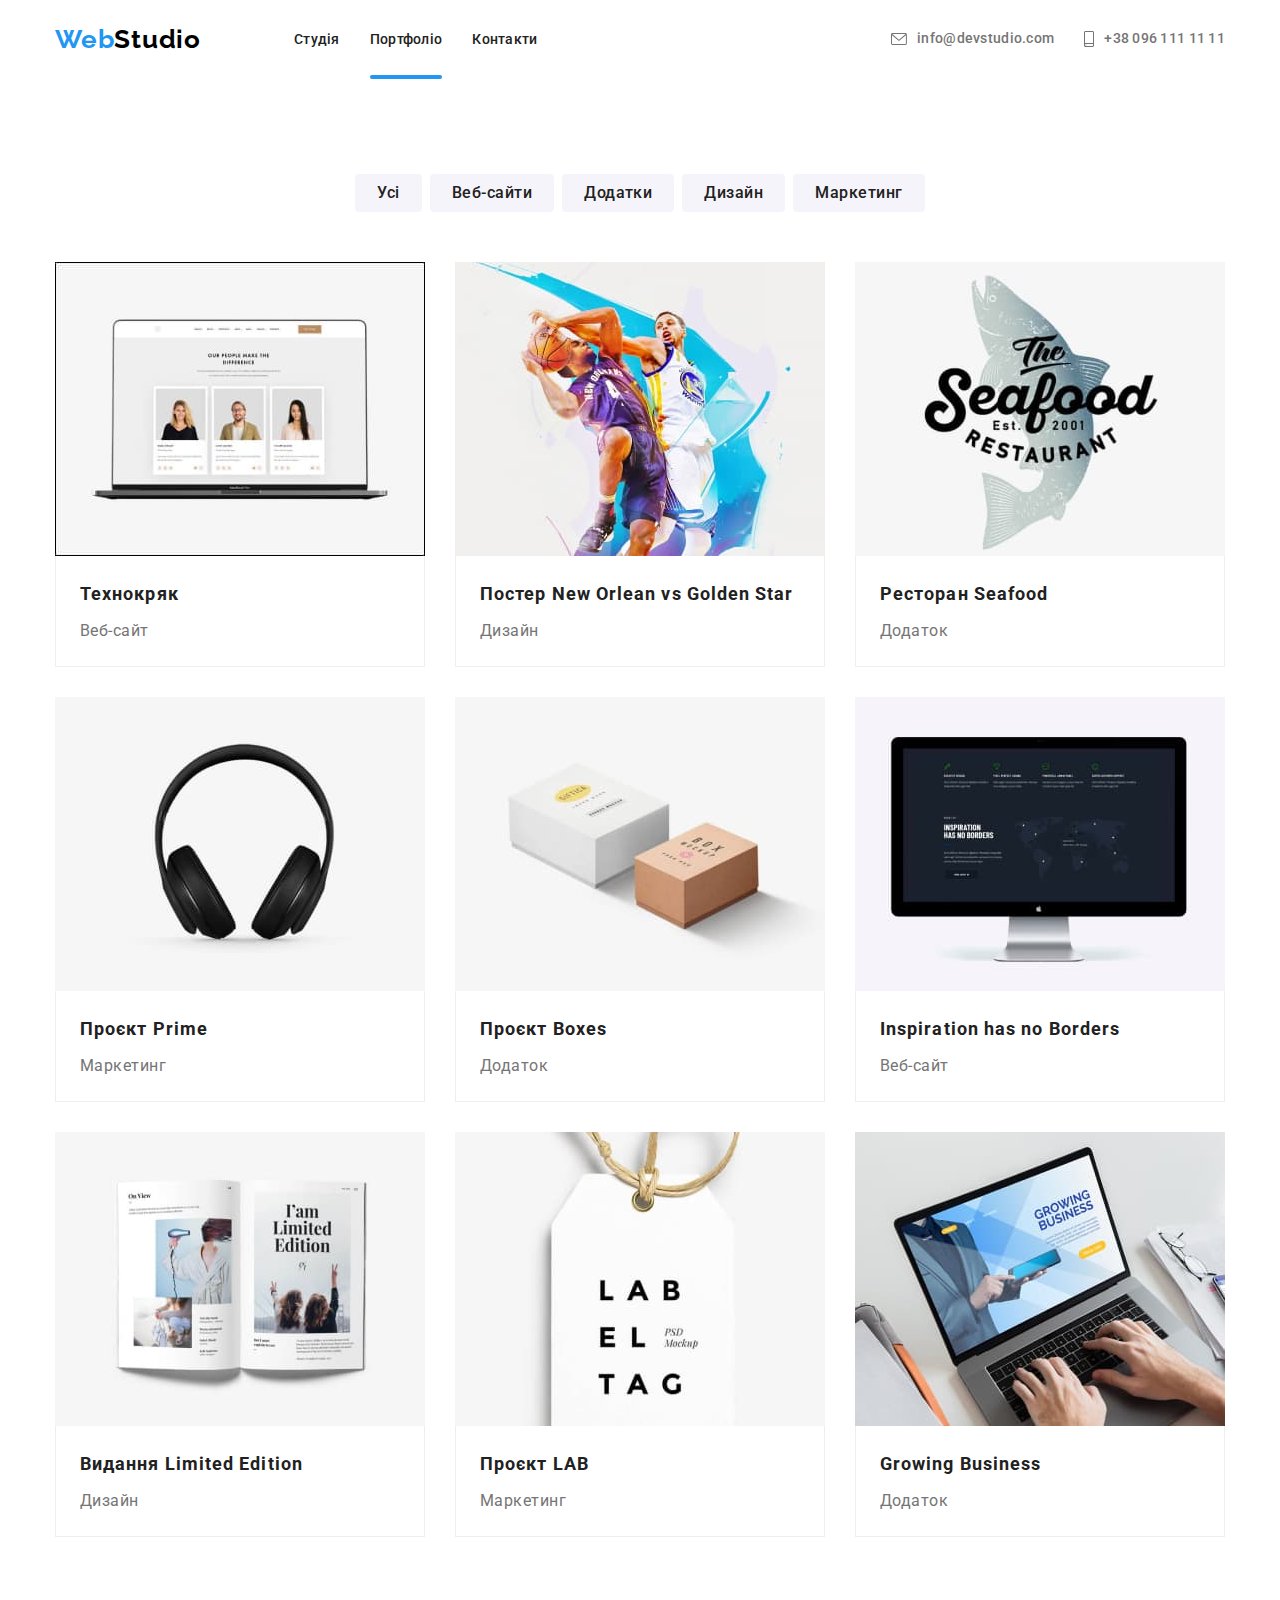
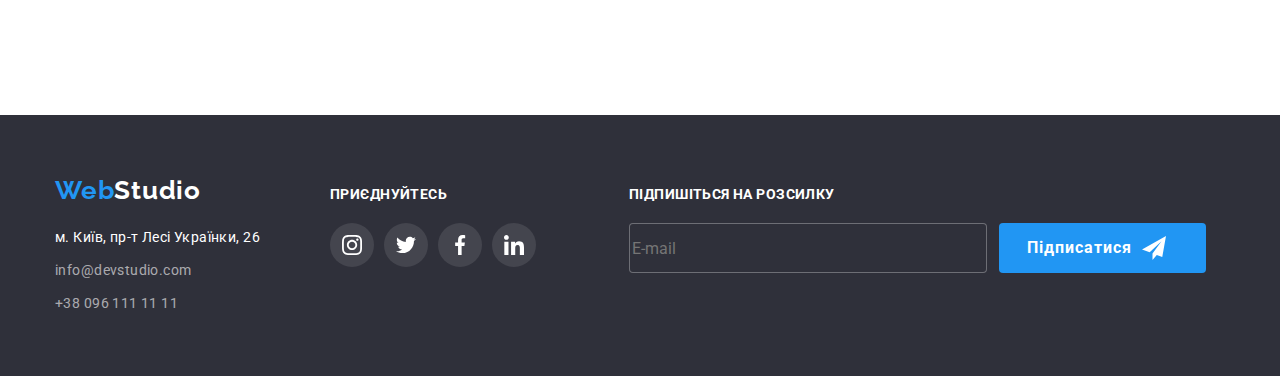
==== commit 9cf517f4: "Update portfolio.html" ====
--- a/portfolio.html
+++ b/portfolio.html
@@ -178,39 +178,39 @@
     <footer class="footer">
         <div class="container adress-part">
             <div class="">
-                <a class="footer-logo link" href=""><span class="footer-span-logo">Web</span>Studio</a>
-                <address class="footer-address">
-                    <ul class="list foter-list">
-                        <li class="list-footer"><a class="footer-address-gps link"
+                <a class="footer__logo link" href=""><span class="footer-span-logo">Web</span>Studio</a>
+                <address class="footer__address">
+                    <ul class="list footer__list">
+                        <li class="list-footer"><a class="footer__list__gps link"
                                 href="https://goo.gl/maps/CPtrU1FHBa2aNyZL9" target="_blank"
                                 rel="noopener noreferrer nofollow">м. Київ, пр-т Лесі Українки, 26</a>
                         </li>
-                        <li class="list-footer"><a class="footer-mail link"
+                        <li class="list-footer"><a class="footer__list__mail link"
                                 href="mailto:info@devstudio.com">info@devstudio.com</a>
                         </li>
-                        <li><a class="footer-tel link" href="tel:+380961111111">+38 096 111 11 11</a></li>
+                        <li><a class="footer__list__tel link" href="tel:+380961111111">+38 096 111 11 11</a></li>
                     </ul>
                 </address>
             </div>
-            <div class="social-container">
-                <h2 class="soc-title">Приєднуйтесь</h2>
-                <ul class="footer-soc-title list">
-                    <li class="footer-social"><a href="" class="footer-social-soc link">
+            <div class="social__container">
+                <h2 class="social__container__title">Приєднуйтесь</h2>
+                <ul class="footer__soc list">
+                    <li class="footer__soc__iten"><a href="" class="footer__soc__link link">
                             <svg width="20" height="20">
                                 <use href="./images/symbol-defs.svg#icon-instagram"></use>
                             </svg>
                         </a></li>
-                    <li class="footer-social"><a href="" class="footer-social-soc link">
+                    <li class="footer__soc__iten"><a href="" class="footer__soc__link link">
                             <svg width="20" height="20">
                                 <use href="./images/symbol-defs.svg#icon-twitter"></use>
                             </svg>
                         </a></li>
-                    <li class="footer-social"><a href="" class="footer-social-soc link">
+                    <li class="footer__soc__iten"><a href="" class="footer__soc__link link">
                             <svg width="20" height="20">
                                 <use href="./images/symbol-defs.svg#icon-facebook"></use>
                             </svg>
                         </a></li>
-                    <li class="footer-social"><a href="" class="footer-social-soc link">
+                    <li class="footer__soc__iten"><a href="" class="footer__soc__link link">
                             <svg width="20" height="20">
                                 <use href="./images/symbol-defs.svg#icon-linkedin"></use>
                             </svg>
@@ -218,19 +218,22 @@
                 </ul>
 
             </div>
-            <div class="mailing-list">
-                <h2 class="mailing-list-title">Підпишіться на розсилку</h2>
-                <div class="mailing-list-footer">
-                    <label>
-                        <input type="email" name="user-email" placeholder="E-mail" required class="mailing-list-mail">
-                    </label>
-                    <button type="submit" class="mailing-list-btn">Підписатися
-                        <svg class="mailing-list-icon" width="24" height="24">
-                            <use href="./images/symbol-defs.svg#icon-icon-send-1"></use>
-                        </svg>
-                    </button>
+            <form class="form-mailing-list">
+                <div class="mailing">
+                    <h2 class="mailing__title">Підпишіться на розсилку</h2>
+                    <div class="mailing__footer">
+                        <label>
+                            <input type="email" name="user-email" placeholder="E-mail" required
+                                class="mailing__list__mail">
+                        </label>
+                        <button type="submit" class="mailing__list__btn">Підписатися
+                            <svg class="mailing__list__icon" width="24" height="24">
+                                <use href="./images/symbol-defs.svg#icon-icon-send-1"></use>
+                            </svg>
+                        </button>
+                    </div>
                 </div>
-            </div>
+            </form>
         </div>
     </footer>
 </body>
